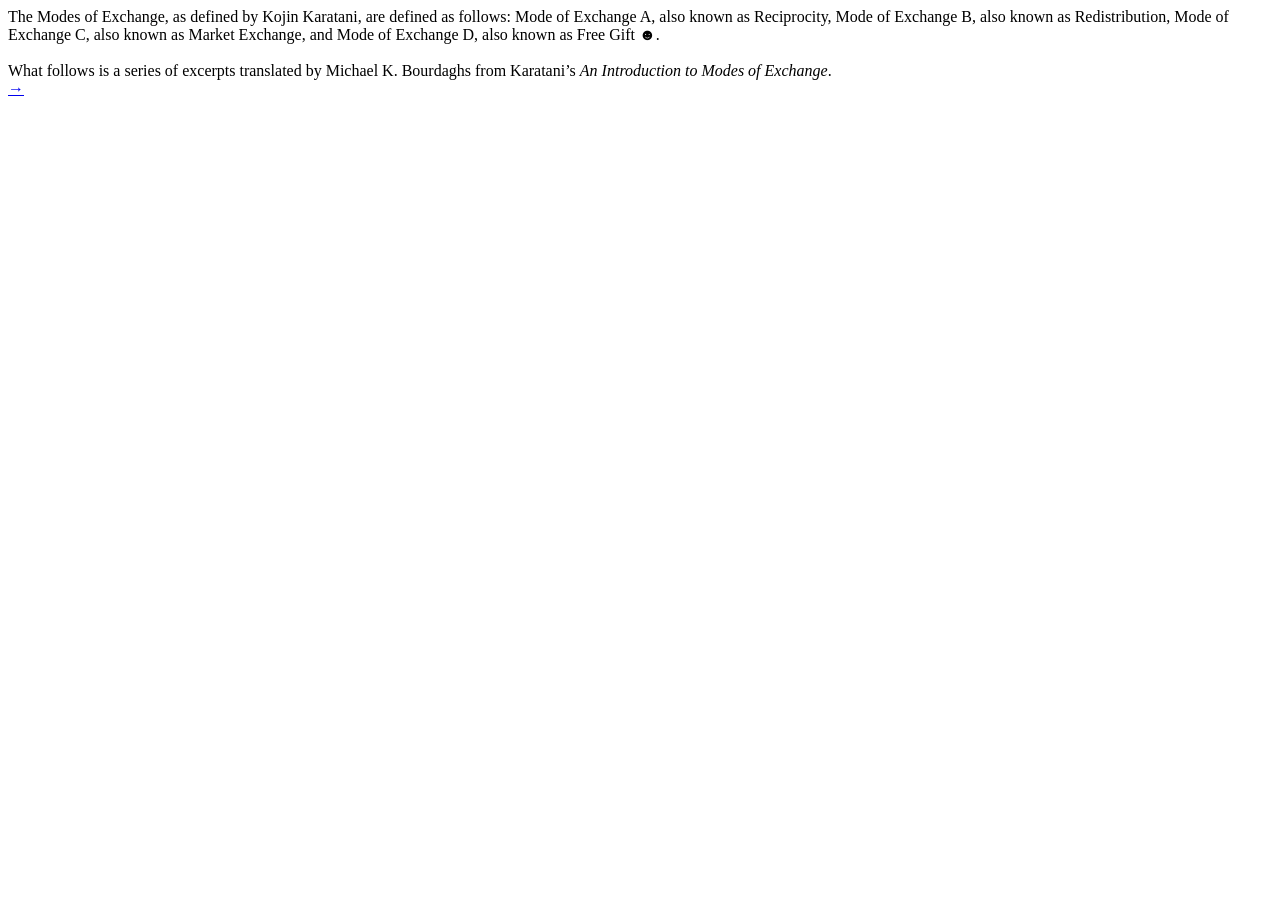
==== index.html @ 571dea35 "1" ====
<!DOCTYPE html>
<head>
    <title>Modes of Exchange </title>
    <meta charset="UTF-8">
    <meta name="viewport" content="width=device-width, initial-scale=1.0">
    <link rel="stylesheet" href="Modes_Of_Exchange.css">
</head>
<body>
<div class="text">
            The Modes of Exchange, as defined by Kojin&nbspKaratani, are defined as follows: Mode of Exchange A, also known as Reciprocity, Mode of Exchange B, also known as Redistribution, Mode of Exchange C, also known as Market Exchange, and Mode of Exchange D, also known as Free Gift ☻. <br><br>What follows is a series of excerpts translated by Michael&nbsp;K.&nbsp;Bourdaghs from Karatani’s <i>An&nbsp;Introduction to Modes of&nbsp;Exchange</i>.
        </div>

<div class="arrow-go"><a href="Modes_Of_Exchange_A.html">
    →
</a></div>
</body>
</html>
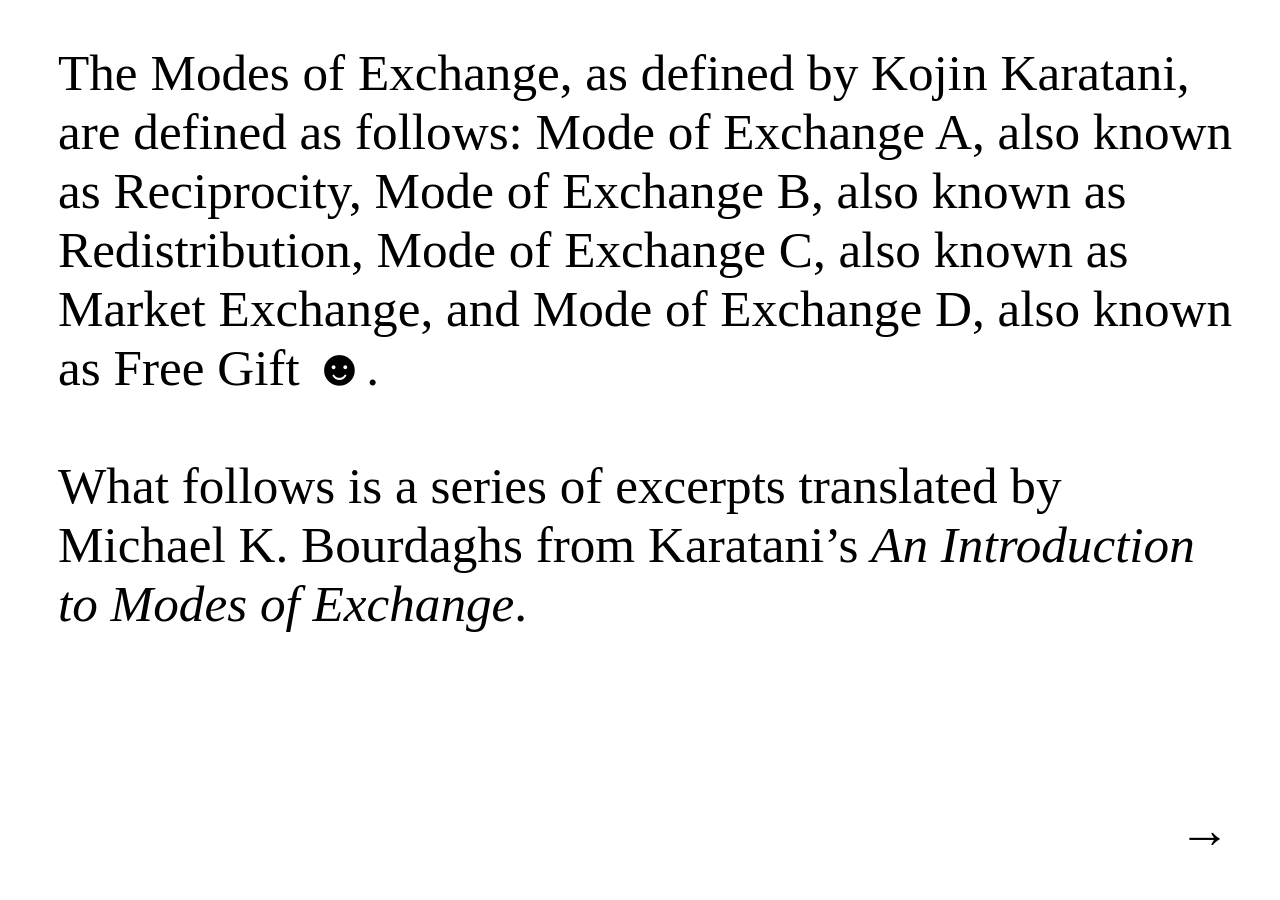
==== commit e7df41a2: "2" ====
--- a/index.html
+++ b/index.html
@@ -3,14 +3,14 @@
     <title>Modes of Exchange </title>
     <meta charset="UTF-8">
     <meta name="viewport" content="width=device-width, initial-scale=1.0">
-    <link rel="stylesheet" href="Modes_Of_Exchange.css">
+    <link rel="stylesheet" href="style.css">
 </head>
 <body>
 <div class="text">
             The Modes of Exchange, as defined by Kojin&nbspKaratani, are defined as follows: Mode of Exchange A, also known as Reciprocity, Mode of Exchange B, also known as Redistribution, Mode of Exchange C, also known as Market Exchange, and Mode of Exchange D, also known as Free Gift ☻. <br><br>What follows is a series of excerpts translated by Michael&nbsp;K.&nbsp;Bourdaghs from Karatani’s <i>An&nbsp;Introduction to Modes of&nbsp;Exchange</i>.
         </div>
 
-<div class="arrow-go"><a href="Modes_Of_Exchange_A.html">
+<div class="arrow-go"><a href="./A/index.html">
     →
 </a></div>
 </body>
--- a/style.css
+++ b/style.css
@@ -0,0 +1,72 @@
+body {
+background-color: #fff;
+width: 100%;
+height: 100%;
+}
+
+.text {
+color: #000;
+font-family: "GT Alpina Trial";
+font-size: 4vw;
+font-style: normal;
+font-weight: 250;
+line-height: normal;
+padding: 35px 50px 35px 50px;
+}
+
+.highlighted-text {
+   display: inline;
+   text-decoration: none;
+}
+
+.highlighted-text:hover {
+color: #00D9FF;
+font-family: "GT Alpina Trial";
+font-size: 4vw;
+font-style: normal;
+font-weight: 700;
+line-height: normal;
+-webkit-text-stroke-width: 20px;
+-webkit-text-stroke-color: #000;
+paint-order: stroke fill;
+display: inline;
+}
+
+.text:has(.highlighted-text:hover) {
+-webkit-text-stroke-width: 10px;
+-webkit-text-stroke-color: #000;
+}
+
+.arrow-go {
+color: #000;
+font-family: "GT Alpina Trial";
+font-size: 4vw;
+font-style: normal;
+font-weight: 250;
+line-height: normal;
+padding: 35px 50px 35px 50px;
+position: fixed;
+  bottom: 0;
+  right: 0;
+  z-index: 1000;
+}
+
+.arrow-back {
+color: #000;
+font-family: "GT Alpina Trial";
+font-size: 4vw;
+font-style: normal;
+font-weight: 250;
+line-height: normal;
+padding: 35px 50px 35px 50px;
+position: fixed;
+  bottom: 0;
+  left: 0;
+  z-index: 1000;
+}
+
+a {
+    all: unset;
+    cursor: pointer;
+}
+
